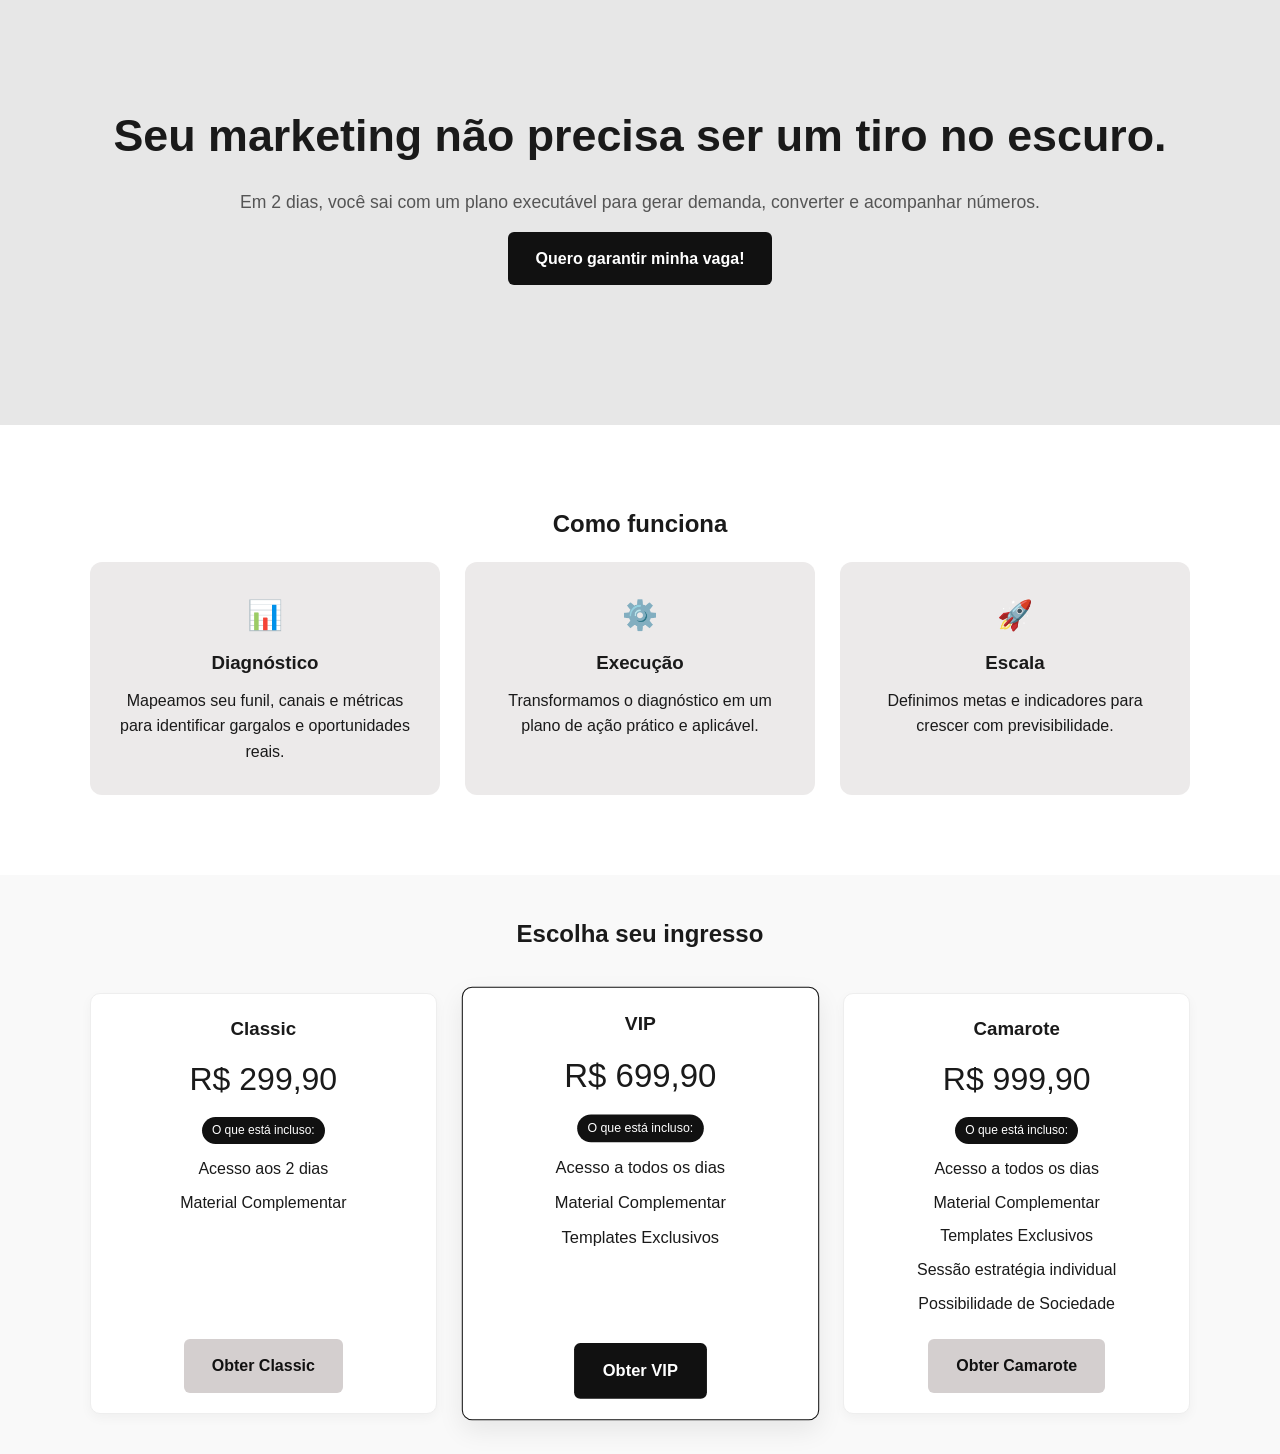
==== lp/index.html @ 847b9c84 "first commit" ====
<!DOCTYPE html>
<html lang="pt-BR">
<head>
  <meta charset="UTF-8">
  <meta name="viewport" content="width=device-width, initial-scale=1.0">
  <title>Mesa 4x - Imersão de Marketing</title>
  <link rel="stylesheet" href="styles.css">
</head>
<body>
  
  <header class="hero">
    <div class="container hero-content">

      <div class="hero-text">
      <h1>Seu marketing não precisa ser um tiro no escuro.</h1>
        <p class="subtitle">
          Em 2 dias, você sai com um plano executável para gerar demanda, converter e acompanhar números.
        </p>

        <a href="#" class="btn-primary" aria-label="Garantir Vaga na Imersão">
          Quero garantir minha vaga!
        </a>
        </div>

        <div class="hero-visual" arian-hidden="true">
          <div class="mock"></div>
        </div>

    </div>
  </header>

  <main>

    <section class="how-it-works">
      <div class="container">
        <h2>Como funciona</h2>

        <div class="steps">

          <article class="step">
            <span class="step-icon" aria-hidden="true">📊</span>
            <h3>Diagnóstico</h3>
            <p>Mapeamos seu funil, canais e métricas para identificar gargalos e oportunidades reais.</p>
          </article>

          <article class="step">
            <span class="step-icon" aria-hidden="true">⚙️</span>
            <h3>Execução</h3>
            <p>Transformamos o diagnóstico em um plano de ação prático e aplicável.</p>
          </article>

          <article class="step">
            <span class="step-icon" aria-hidden="true">🚀</span>
            <h3>Escala</h3>
            <p>Definimos metas e indicadores para crescer com previsibilidade.</p>
          </article>

        </div>
      </div>
    </section>

    <section class="tickets">
      <div class="container">
        <h2>Escolha seu ingresso</h2>

        <div class="tickets-grid">

          <article class="card">
            <h3>Classic</h3>
            <p class="price">R$ 299,90</p>
            <span class="tickets-include">O que está incluso:</span>
            <ul>
              <li>Acesso aos 2 dias</li>
              <li>Material Complementar</li>
            </ul>
            <a href="#" class="btn-secondary">Obter Classic</a>
          </article>

          <article class="card recommended" aria-label="Plano VIP recomendado">
            <h3>VIP</h3>
            <p class="price">R$ 699,90</p>
            <span class="tickets-include">O que está incluso:</span>
            <ul>
              <li>Acesso a todos os dias</li>
              <li>Material Complementar</li>
              <li>Templates Exclusivos</li>
            </ul>
            <a href="#" class="btn-primary">Obter VIP</a>
          </article>

          <article class="card">
            <h3>Camarote</h3>
            <p class="price">R$ 999,90</p>
            <span class="tickets-include">O que está incluso:</span>
            <ul>
              <li>Acesso a todos os dias</li>
              <li>Material Complementar</li>
              <li>Templates Exclusivos</li>
              <li>Sessão estratégia individual</li>
              <li>Possibilidade de Sociedade</li>
            </ul>
            <a href="#" class="btn-secondary">Obter Camarote</a>
          </article>

        </div>
      </div>
    </section>

  </main>

</body>
</html>
---- lp/styles.css ----
* {
  margin: 0;
  padding: 0;
  box-sizing: border-box;
}

:focus {
  outline: 3px solid #6b9cff;
  outline-offset: 3px;
}

body {
  font-family: -apple-system, BlinkMacSystemFont, 'Segoe UI', Roboto, sans-serif;
  line-height: 1.6;
  color: #1a1a1a;
  background-color: #ffffff;
}

.container {
  width: 90%;
  max-width: 1100px;
  margin: 0 auto;
  padding: 40px 0;
}

.hero {
  background: #e7e7e7;
  padding: 60px 0;
}

.hero-content {
  display: flex;
  flex-direction: column;
  gap: 40px;
  align-items: center;
  text-align: center;
}

.hero h1 {
  font-size: 2rem;
  margin-bottom: 16px;
}

.subtitle {
  font-size: 1.1rem;
  margin-bottom: 16px;
  color: #555;
}

.hero-visual {
  width: 100%;
  max-width: 400px;
}

.mockup {
  width: 100%;
  height: 250px;
  border-radius: 12px;
}

.btn-primary,
.btn-secondary {
  display: inline-flex;
  justify-content: center;
  align-items: center;
  padding: 14px 28px;
  border-radius: 6px;
  text-decoration: none;
  font-weight: 600;
  transition: all 0.2s ease;
}

.btn-primary {
  background: #111;
  color: #fff;
}

.btn-primary:hover {
  background: #292828;
}

.btn-secondary {
  background: #d4cfcf;
  color: #111;
}

.btn-secondary:hover {
  background-color: #d5d5d5;
}

.how-it-works {
  background: #ffffff;
  text-align: center;
}

.how-it-works .container {
  padding: 80px 0;
}

.steps {
  display: flex;
  flex-direction: column;
  gap: 25px;
  margin-top: 18px;
}

.step {
  background: #eceaea;
  padding: 30px;
  border-radius: 12px;
  width: 100%;
}

.step-icon {
  display: block;
  font-size: 1.8rem;
  margin-bottom: 10px;
}

.step h3 {
  margin-bottom: 10px;
}


.tickets {
  background: #f9f9f9;
  text-align: center;
}

.tickets-grid {
  display: grid;
  gap: 30px;
  margin-top: 40px;
}

.tickets-include {
  display: inline-block;
  background: #111;
  color: #fff;
  font-size: 0.75rem;
  padding: 4px 10px;
  border-radius: 20px;
  margin-bottom: 12px;
}

.card {
  background: #ffffff;
  padding: 20px;
  border-radius: 10px;
  border: 1px solid #eee;
  box-shadow: 0 4px 12px rgba(0,0,0,0.04);
  display: flex;
  flex-direction: column;
  align-items: center;
}

.card a {
  margin-top: auto;
}

.recommended {
  border: 1px solid #111;
  transform: scale(1.03);
  box-shadow: 0 10px 25px rgba(0,0,0,0.08);
}


.card h3 {
  margin-bottom: 10px;
}

.price {
  font-size: 2rem;
  margin-bottom: 12px;
  font-weight: 500;
}

.card ul {
  list-style: none;
  margin-bottom: 15px;
}

.card li {
  margin-bottom: 8px;
}

@media (min-width: 768px) {
  
  .hero h1 {
    font-size: 2.8rem;
  }

  .steps {
    flex-direction: row;
    justify-content: space-between;
  }

  .tickets-grid {
    grid-template-columns: repeat(3, 1fr);
  }
}
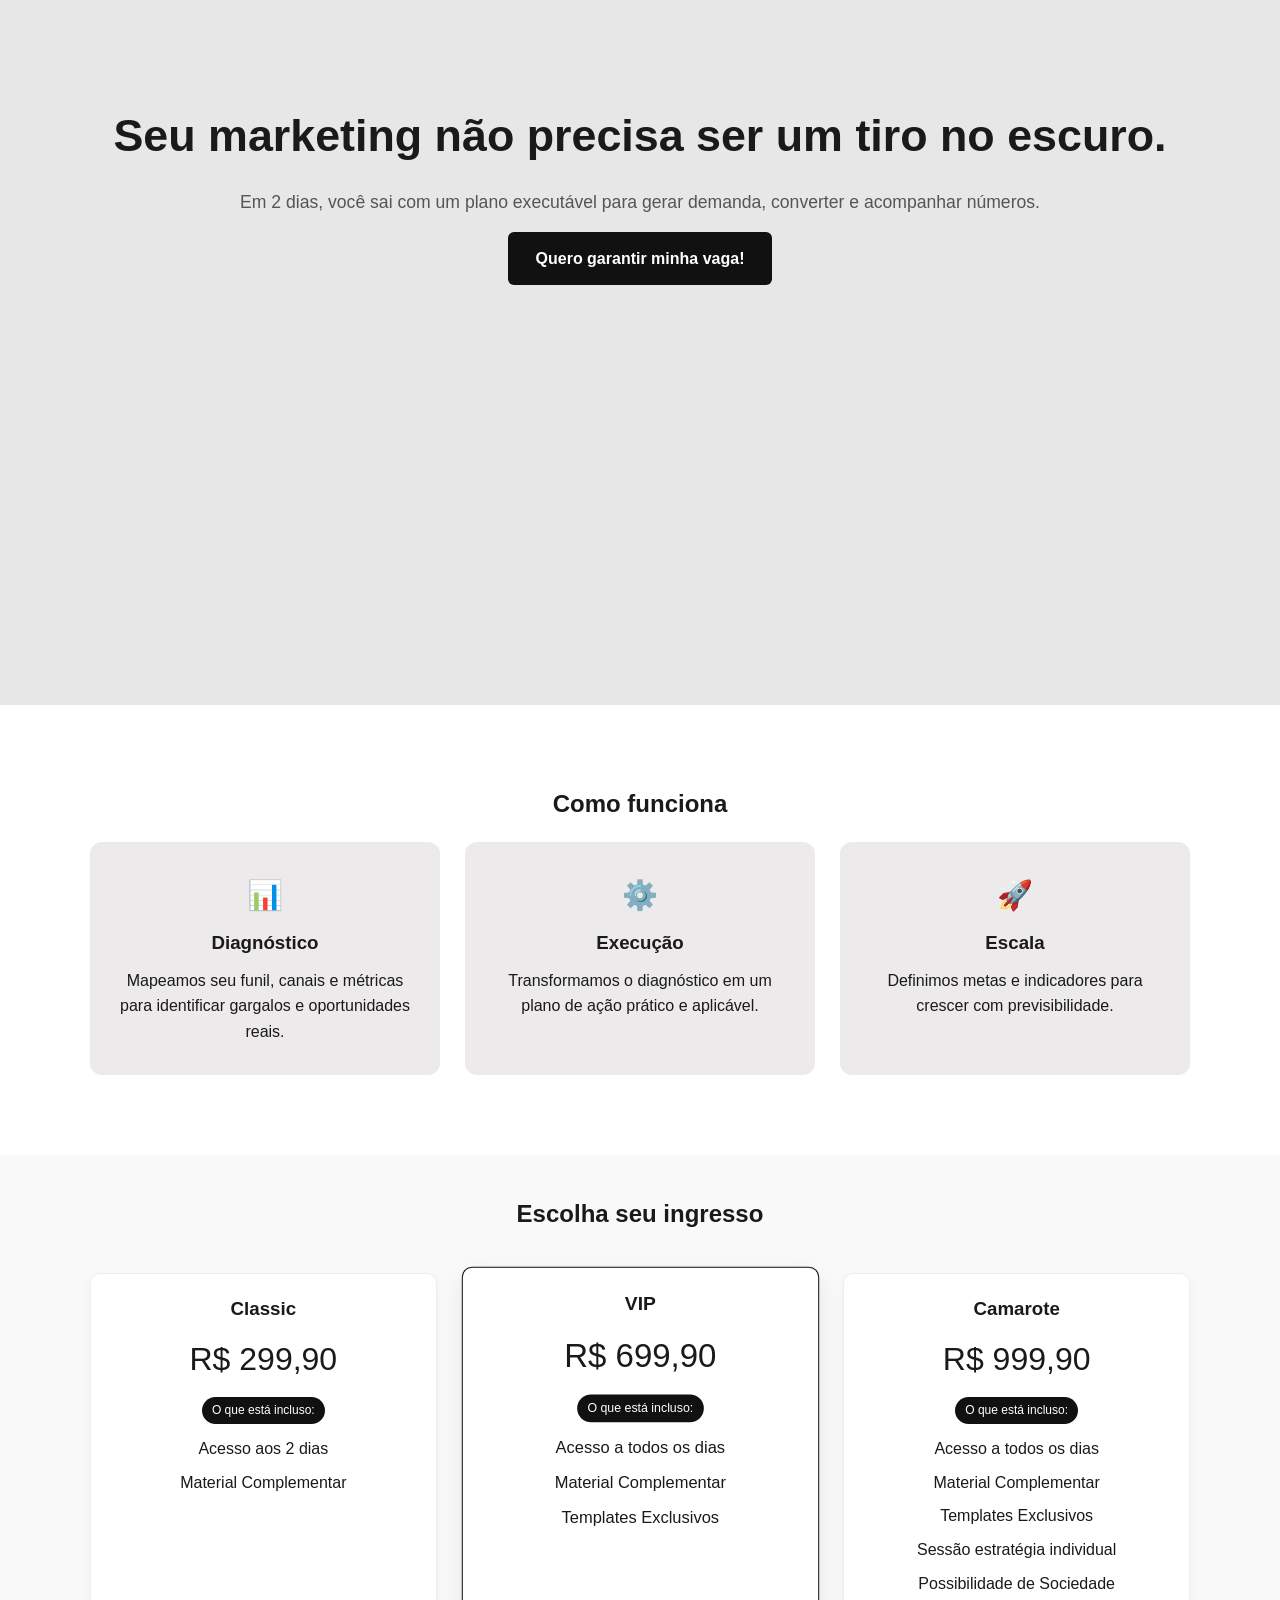
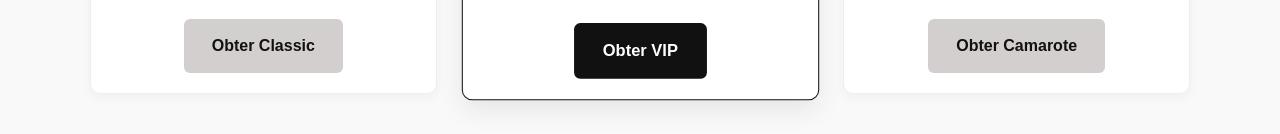
==== commit 98565d27: "fix: tópicos adicionandos na documentação e correções no HTML" ====
--- a/lp/index.html
+++ b/lp/index.html
@@ -22,8 +22,8 @@
         </a>
         </div>
 
-        <div class="hero-visual" arian-hidden="true">
-          <div class="mock"></div>
+        <div class="hero-visual" aria-hidden="true">
+          <div class="mockup"></div>
         </div>
 
     </div>
--- a/lp/styles.css
+++ b/lp/styles.css
@@ -54,7 +54,7 @@
 
 .mockup {
   width: 100%;
-  height: 250px;
+  height: 180px;
   border-radius: 12px;
 }
 
@@ -190,6 +190,10 @@
     font-size: 2.8rem;
   }
 
+  .mockup {
+    height: 280px;
+  }
+
   .steps {
     flex-direction: row;
     justify-content: space-between;
